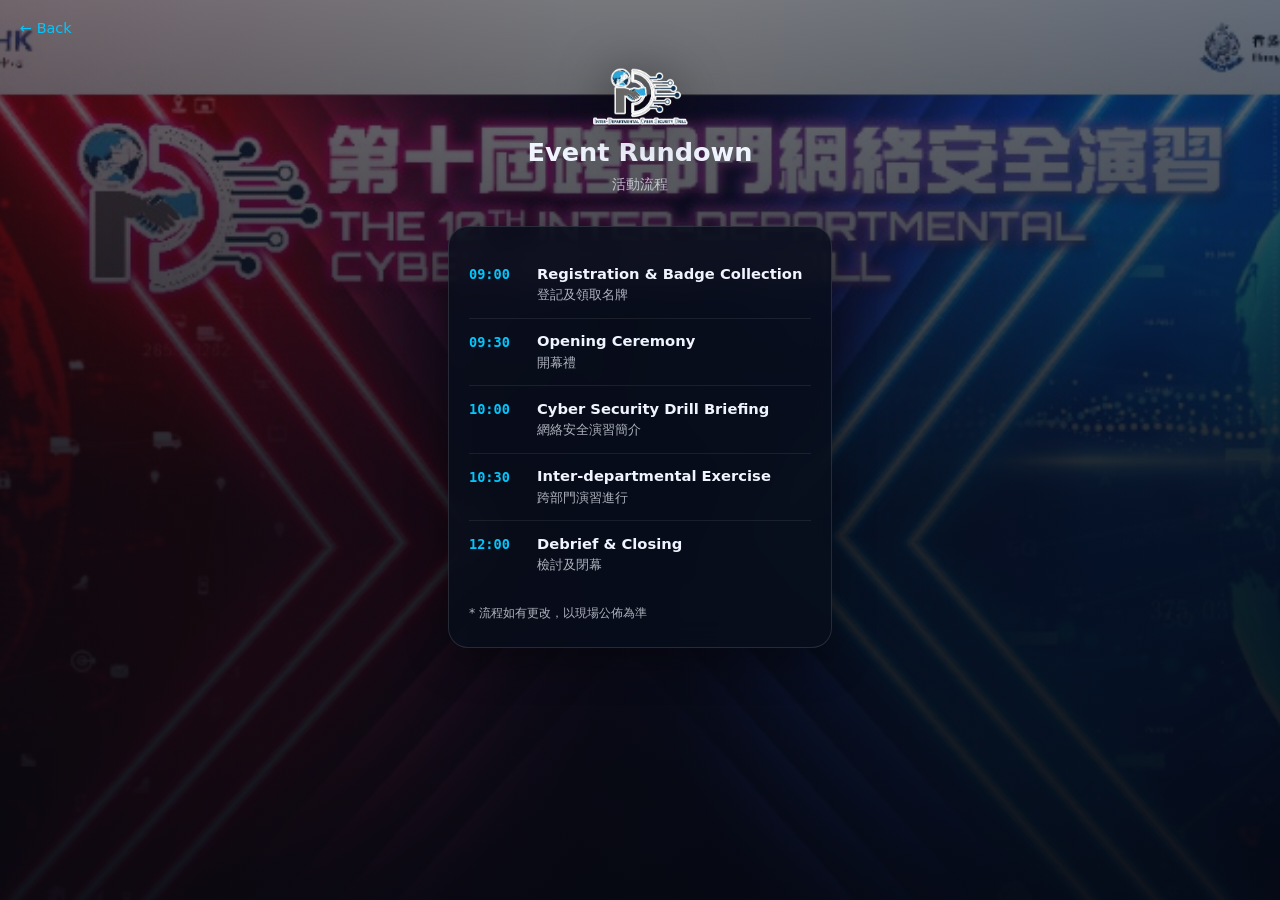
==== rundown.html @ 0a53e5ca "Add static event landing site with WiFi connect and rundown pages. Hosts the Inter-Departmental Cybe" ====
<!DOCTYPE html>
<html lang="zh-HK">
<head>
  <meta charset="UTF-8">
  <meta name="viewport" content="width=device-width, initial-scale=1.0, viewport-fit=cover">
  <meta name="theme-color" content="#0a0e1a">
  <title>Event Rundown — 跨部門網絡安全演習</title>
  <link rel="stylesheet" href="styles.css">
</head>
<body>
  <div class="bg-layer" aria-hidden="true"></div>
  <div class="overlay" aria-hidden="true"></div>

  <main class="page page-inner">
    <a href="index.html" class="back-link">← Back</a>

    <header class="hero hero-compact">
      <img src="assets/logo.png" alt="" class="logo logo-small">
      <h1 class="page-heading">Event Rundown</h1>
      <p class="page-sub">活動流程</p>
    </header>

    <section class="card rundown-card">
      <ol class="schedule">
        <li>
          <time>09:00</time>
          <div>
            <strong>Registration &amp; Badge Collection</strong>
            <span>登記及領取名牌</span>
          </div>
        </li>
        <li>
          <time>09:30</time>
          <div>
            <strong>Opening Ceremony</strong>
            <span>開幕禮</span>
          </div>
        </li>
        <li>
          <time>10:00</time>
          <div>
            <strong>Cyber Security Drill Briefing</strong>
            <span>網絡安全演習簡介</span>
          </div>
        </li>
        <li>
          <time>10:30</time>
          <div>
            <strong>Inter-departmental Exercise</strong>
            <span>跨部門演習進行</span>
          </div>
        </li>
        <li>
          <time>12:00</time>
          <div>
            <strong>Debrief &amp; Closing</strong>
            <span>檢討及閉幕</span>
          </div>
        </li>
      </ol>
      <p class="hint">* 流程如有更改，以現場公佈為準</p>
    </section>
  </main>
</body>
</html>
---- styles.css ----
*,
*::before,
*::after {
  box-sizing: border-box;
  margin: 0;
  padding: 0;
}

:root {
  --red: #c41e3a;
  --blue: #1e6fd9;
  --cyan: #00c8ff;
  --ink: #f0f4ff;
  --ink-muted: rgba(240, 244, 255, 0.72);
  --card: rgba(8, 14, 28, 0.82);
  --card-border: rgba(255, 255, 255, 0.12);
  --font: "Segoe UI", system-ui, -apple-system, sans-serif;
}

html {
  -webkit-text-size-adjust: 100%;
}

body {
  min-height: 100dvh;
  font-family: var(--font);
  color: var(--ink);
  background: #050810;
  overflow-x: hidden;
}

.bg-layer {
  position: fixed;
  inset: 0;
  background: url("assets/backdrop.png") center top / cover no-repeat;
  z-index: 0;
}

.overlay {
  position: fixed;
  inset: 0;
  background:
    linear-gradient(180deg, rgba(5, 8, 16, 0.55) 0%, rgba(5, 8, 16, 0.88) 55%, rgba(5, 8, 16, 0.95) 100%),
    linear-gradient(90deg, rgba(196, 30, 58, 0.18) 0%, transparent 45%, transparent 55%, rgba(30, 111, 217, 0.18) 100%);
  z-index: 1;
}

.page {
  position: relative;
  z-index: 2;
  min-height: 100dvh;
  display: flex;
  flex-direction: column;
  align-items: center;
  justify-content: center;
  padding: max(1.5rem, env(safe-area-inset-top)) 1.25rem max(2rem, env(safe-area-inset-bottom));
  gap: 2rem;
}

.page-inner {
  justify-content: flex-start;
  padding-top: max(1rem, env(safe-area-inset-top));
}

.hero {
  display: flex;
  flex-direction: column;
  align-items: center;
  text-align: center;
  gap: 0.75rem;
  width: 100%;
  max-width: 22rem;
}

.hero-compact {
  gap: 0.5rem;
  max-width: 24rem;
}

.logo {
  width: min(72vw, 16rem);
  height: auto;
  filter: drop-shadow(0 4px 24px rgba(0, 0, 0, 0.5));
}

.logo-small {
  width: min(40vw, 7rem);
}

.event-title-zh {
  font-size: clamp(1.05rem, 4.5vw, 1.25rem);
  font-weight: 700;
  letter-spacing: 0.04em;
  text-shadow: 0 2px 12px rgba(0, 0, 0, 0.6);
}

.event-title-en {
  font-size: clamp(0.72rem, 3vw, 0.85rem);
  color: var(--ink-muted);
  letter-spacing: 0.06em;
  text-transform: uppercase;
  line-height: 1.4;
}

.page-heading {
  font-size: clamp(1.35rem, 5vw, 1.6rem);
  font-weight: 700;
}

.page-sub {
  font-size: 0.9rem;
  color: var(--ink-muted);
}

.actions {
  display: flex;
  flex-direction: column;
  gap: 1rem;
  width: 100%;
  max-width: 22rem;
}

.btn {
  display: flex;
  align-items: center;
  gap: 1rem;
  padding: 1.1rem 1.25rem;
  border-radius: 1rem;
  text-decoration: none;
  color: var(--ink);
  border: 1px solid var(--card-border);
  backdrop-filter: blur(12px);
  -webkit-backdrop-filter: blur(12px);
  transition: transform 0.15s ease, box-shadow 0.15s ease;
  -webkit-tap-highlight-color: transparent;
}

.btn:active {
  transform: scale(0.98);
}

.btn-rundown {
  background: linear-gradient(135deg, rgba(196, 30, 58, 0.75), rgba(140, 20, 40, 0.85));
  box-shadow: 0 8px 32px rgba(196, 30, 58, 0.25);
}

.btn-wifi {
  background: linear-gradient(135deg, rgba(30, 111, 217, 0.75), rgba(0, 140, 200, 0.85));
  box-shadow: 0 8px 32px rgba(30, 111, 217, 0.25);
}

.btn-icon {
  font-size: 1.75rem;
  line-height: 1;
  flex-shrink: 0;
}

.btn-text {
  display: flex;
  flex-direction: column;
  gap: 0.15rem;
  text-align: left;
}

.btn-text strong {
  font-size: 1.05rem;
  letter-spacing: 0.02em;
}

.btn-text small {
  font-size: 0.8rem;
  opacity: 0.85;
}

.back-link {
  align-self: flex-start;
  color: var(--cyan);
  text-decoration: none;
  font-size: 0.9rem;
  padding: 0.25rem 0;
  margin-bottom: -0.5rem;
}

.back-link:hover {
  text-decoration: underline;
}

.card {
  width: 100%;
  max-width: 24rem;
  background: var(--card);
  border: 1px solid var(--card-border);
  border-radius: 1.25rem;
  padding: 1.5rem 1.25rem;
  backdrop-filter: blur(16px);
  -webkit-backdrop-filter: blur(16px);
  box-shadow: 0 12px 40px rgba(0, 0, 0, 0.35);
}

.wifi-card {
  display: flex;
  flex-direction: column;
  align-items: center;
  gap: 1.25rem;
}

.qr-wrap {
  background: #fff;
  border-radius: 0.75rem;
  padding: 0.75rem;
  line-height: 0;
}

.qr-wrap img {
  display: block;
  width: 220px;
  height: 220px;
}

.wifi-details {
  width: 100%;
  display: flex;
  flex-direction: column;
  gap: 0.85rem;
}

.wifi-row {
  display: grid;
  grid-template-columns: 5.5rem 1fr;
  gap: 0.5rem;
  align-items: start;
}

.wifi-row dt {
  font-size: 0.8rem;
  color: var(--ink-muted);
  text-transform: uppercase;
  letter-spacing: 0.06em;
  padding-top: 0.2rem;
}

.wifi-row dd {
  display: flex;
  flex-wrap: wrap;
  align-items: center;
  gap: 0.5rem;
}

.wifi-row code {
  font-family: "Cascadia Code", "Consolas", monospace;
  font-size: 0.9rem;
  word-break: break-all;
  background: rgba(255, 255, 255, 0.08);
  padding: 0.35rem 0.55rem;
  border-radius: 0.4rem;
}

.copy-btn {
  font: inherit;
  font-size: 0.75rem;
  font-weight: 600;
  padding: 0.35rem 0.65rem;
  border: 1px solid rgba(0, 200, 255, 0.4);
  border-radius: 0.4rem;
  background: rgba(0, 200, 255, 0.12);
  color: var(--cyan);
  cursor: pointer;
  flex-shrink: 0;
}

.copy-btn:active {
  background: rgba(0, 200, 255, 0.22);
}

.hint {
  font-size: 0.78rem;
  color: var(--ink-muted);
  text-align: center;
  line-height: 1.5;
}

.schedule {
  list-style: none;
  display: flex;
  flex-direction: column;
  gap: 0;
}

.schedule li {
  display: grid;
  grid-template-columns: 3.5rem 1fr;
  gap: 0.75rem;
  padding: 0.85rem 0;
  border-bottom: 1px solid rgba(255, 255, 255, 0.08);
}

.schedule li:last-child {
  border-bottom: none;
}

.schedule time {
  font-family: "Cascadia Code", "Consolas", monospace;
  font-size: 0.85rem;
  font-weight: 700;
  color: var(--cyan);
  padding-top: 0.1rem;
}

.schedule strong {
  display: block;
  font-size: 0.92rem;
  margin-bottom: 0.15rem;
}

.schedule span {
  font-size: 0.8rem;
  color: var(--ink-muted);
}

.rundown-card .hint {
  margin-top: 1rem;
  text-align: left;
}

@media (min-width: 480px) {
  .actions {
    max-width: 26rem;
  }

  .btn {
    padding: 1.25rem 1.5rem;
  }
}
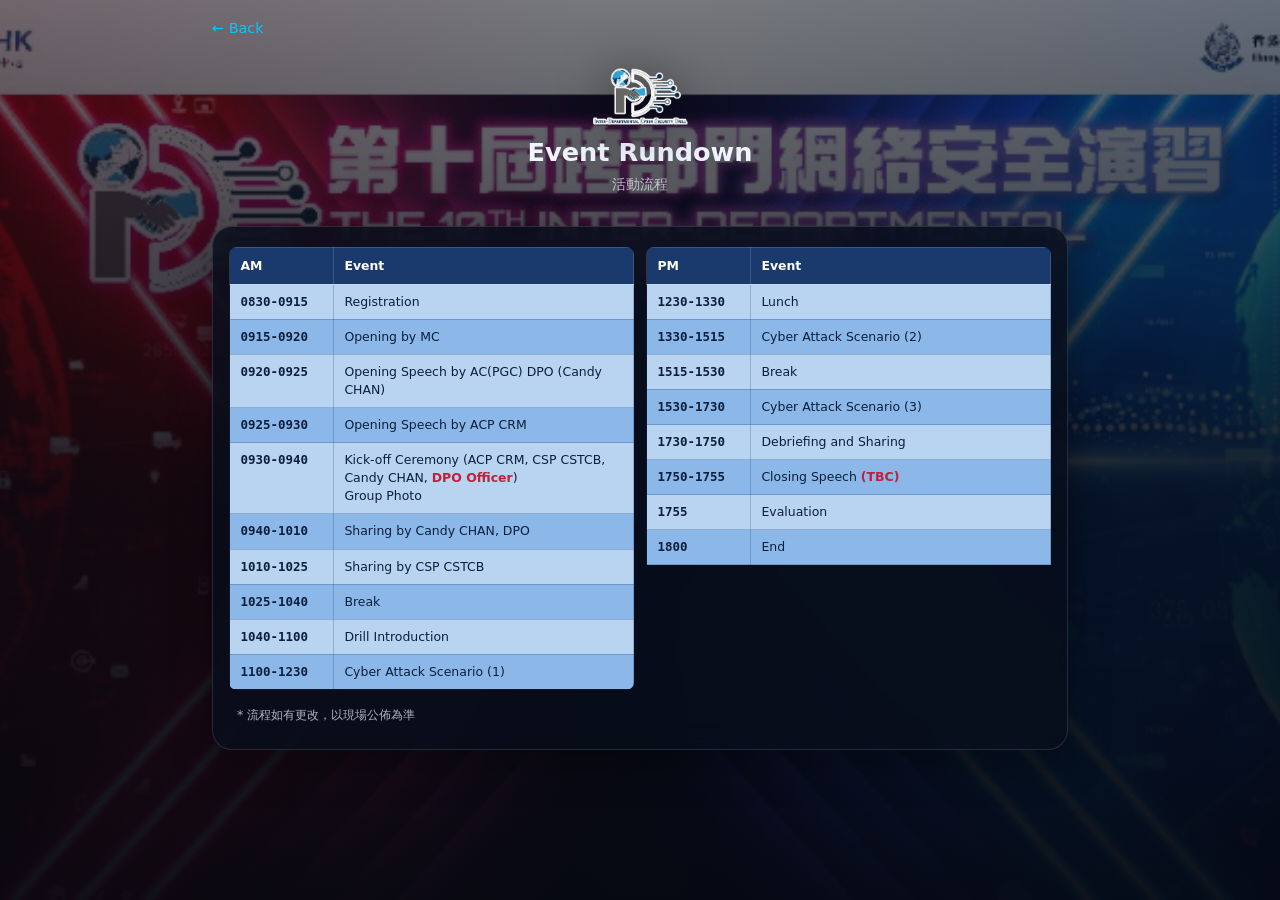
==== commit 56bc75ce: "Update event rundown to official AM/PM schedule. Match the published timetable with red highlights f" ====
--- a/rundown.html
+++ b/rundown.html
@@ -11,7 +11,7 @@
   <div class="bg-layer" aria-hidden="true"></div>
   <div class="overlay" aria-hidden="true"></div>
 
-  <main class="page page-inner">
+  <main class="page page-inner page-rundown">
     <a href="index.html" class="back-link">← Back</a>
 
     <header class="hero hero-compact">
@@ -20,44 +20,106 @@
       <p class="page-sub">活動流程</p>
     </header>
 
-    <section class="card rundown-card">
-      <ol class="schedule">
-        <li>
-          <time>09:00</time>
-          <div>
-            <strong>Registration &amp; Badge Collection</strong>
-            <span>登記及領取名牌</span>
-          </div>
-        </li>
-        <li>
-          <time>09:30</time>
-          <div>
-            <strong>Opening Ceremony</strong>
-            <span>開幕禮</span>
-          </div>
-        </li>
-        <li>
-          <time>10:00</time>
-          <div>
-            <strong>Cyber Security Drill Briefing</strong>
-            <span>網絡安全演習簡介</span>
-          </div>
-        </li>
-        <li>
-          <time>10:30</time>
-          <div>
-            <strong>Inter-departmental Exercise</strong>
-            <span>跨部門演習進行</span>
-          </div>
-        </li>
-        <li>
-          <time>12:00</time>
-          <div>
-            <strong>Debrief &amp; Closing</strong>
-            <span>檢討及閉幕</span>
-          </div>
-        </li>
-      </ol>
+    <section class="card rundown-card rundown-wide">
+      <div class="rundown-grid">
+        <div class="rundown-table-wrap">
+          <table class="rundown-table">
+            <thead>
+              <tr>
+                <th scope="col">AM</th>
+                <th scope="col">Event</th>
+              </tr>
+            </thead>
+            <tbody>
+              <tr>
+                <td>0830-0915</td>
+                <td>Registration</td>
+              </tr>
+              <tr>
+                <td>0915-0920</td>
+                <td>Opening by MC</td>
+              </tr>
+              <tr>
+                <td>0920-0925</td>
+                <td>Opening Speech by AC(PGC) DPO (Candy CHAN)</td>
+              </tr>
+              <tr>
+                <td>0925-0930</td>
+                <td>Opening Speech by ACP CRM</td>
+              </tr>
+              <tr>
+                <td>0930-0940</td>
+                <td>Kick-off Ceremony (ACP CRM, CSP CSTCB, Candy CHAN, <span class="text-red">DPO Officer</span>)<br>Group Photo</td>
+              </tr>
+              <tr>
+                <td>0940-1010</td>
+                <td>Sharing by Candy CHAN, DPO</td>
+              </tr>
+              <tr>
+                <td>1010-1025</td>
+                <td>Sharing by CSP CSTCB</td>
+              </tr>
+              <tr>
+                <td>1025-1040</td>
+                <td>Break</td>
+              </tr>
+              <tr>
+                <td>1040-1100</td>
+                <td>Drill Introduction</td>
+              </tr>
+              <tr>
+                <td>1100-1230</td>
+                <td>Cyber Attack Scenario (1)</td>
+              </tr>
+            </tbody>
+          </table>
+        </div>
+
+        <div class="rundown-table-wrap">
+          <table class="rundown-table">
+            <thead>
+              <tr>
+                <th scope="col">PM</th>
+                <th scope="col">Event</th>
+              </tr>
+            </thead>
+            <tbody>
+              <tr>
+                <td>1230-1330</td>
+                <td>Lunch</td>
+              </tr>
+              <tr>
+                <td>1330-1515</td>
+                <td>Cyber Attack Scenario (2)</td>
+              </tr>
+              <tr>
+                <td>1515-1530</td>
+                <td>Break</td>
+              </tr>
+              <tr>
+                <td>1530-1730</td>
+                <td>Cyber Attack Scenario (3)</td>
+              </tr>
+              <tr>
+                <td>1730-1750</td>
+                <td>Debriefing and Sharing</td>
+              </tr>
+              <tr>
+                <td>1750-1755</td>
+                <td>Closing Speech <span class="text-red">(TBC)</span></td>
+              </tr>
+              <tr>
+                <td>1755</td>
+                <td>Evaluation</td>
+              </tr>
+              <tr>
+                <td>1800</td>
+                <td>End</td>
+              </tr>
+            </tbody>
+          </table>
+        </div>
+      </div>
       <p class="hint">* 流程如有更改，以現場公佈為準</p>
     </section>
   </main>
--- a/styles.css
+++ b/styles.css
@@ -279,47 +279,95 @@
   line-height: 1.5;
 }
 
-.schedule {
-  list-style: none;
-  display: flex;
-  flex-direction: column;
-  gap: 0;
-}
-
-.schedule li {
+.page-rundown {
+  max-width: 56rem;
+  margin: 0 auto;
+  width: 100%;
+}
+
+.rundown-wide {
+  max-width: 56rem;
+  padding: 1rem 0.75rem 1.25rem;
+}
+
+.rundown-grid {
   display: grid;
-  grid-template-columns: 3.5rem 1fr;
-  gap: 0.75rem;
-  padding: 0.85rem 0;
-  border-bottom: 1px solid rgba(255, 255, 255, 0.08);
-}
-
-.schedule li:last-child {
-  border-bottom: none;
-}
-
-.schedule time {
+  grid-template-columns: 1fr;
+  gap: 1rem;
+  width: 100%;
+}
+
+.rundown-table-wrap {
+  overflow-x: auto;
+  border-radius: 0.5rem;
+}
+
+.rundown-table {
+  width: 100%;
+  border-collapse: collapse;
+  font-size: 0.82rem;
+  line-height: 1.45;
+}
+
+.rundown-table thead th {
+  background: #1a3a6e;
+  color: #fff;
+  font-weight: 700;
+  text-align: left;
+  padding: 0.55rem 0.65rem;
+  border: 1px solid rgba(255, 255, 255, 0.15);
+}
+
+.rundown-table thead th:first-child {
+  width: 6.5rem;
+  white-space: nowrap;
+}
+
+.rundown-table tbody td {
+  padding: 0.5rem 0.65rem;
+  border: 1px solid rgba(26, 58, 110, 0.25);
+  color: #0d1f3c;
+  vertical-align: top;
+}
+
+.rundown-table tbody tr:nth-child(odd) td {
+  background: #b8d4f0;
+}
+
+.rundown-table tbody tr:nth-child(even) td {
+  background: #8bb8e8;
+}
+
+.rundown-table tbody td:first-child {
   font-family: "Cascadia Code", "Consolas", monospace;
-  font-size: 0.85rem;
+  font-weight: 600;
+  white-space: nowrap;
+}
+
+.text-red {
+  color: #c41e3a;
   font-weight: 700;
-  color: var(--cyan);
-  padding-top: 0.1rem;
-}
-
-.schedule strong {
-  display: block;
-  font-size: 0.92rem;
-  margin-bottom: 0.15rem;
-}
-
-.schedule span {
-  font-size: 0.8rem;
-  color: var(--ink-muted);
 }
 
 .rundown-card .hint {
   margin-top: 1rem;
   text-align: left;
+  padding: 0 0.5rem;
+}
+
+@media (min-width: 640px) {
+  .rundown-grid {
+    grid-template-columns: 1fr 1fr;
+    gap: 0.75rem;
+  }
+
+  .rundown-wide {
+    padding: 1.25rem 1rem 1.5rem;
+  }
+
+  .rundown-table {
+    font-size: 0.78rem;
+  }
 }
 
 @media (min-width: 480px) {
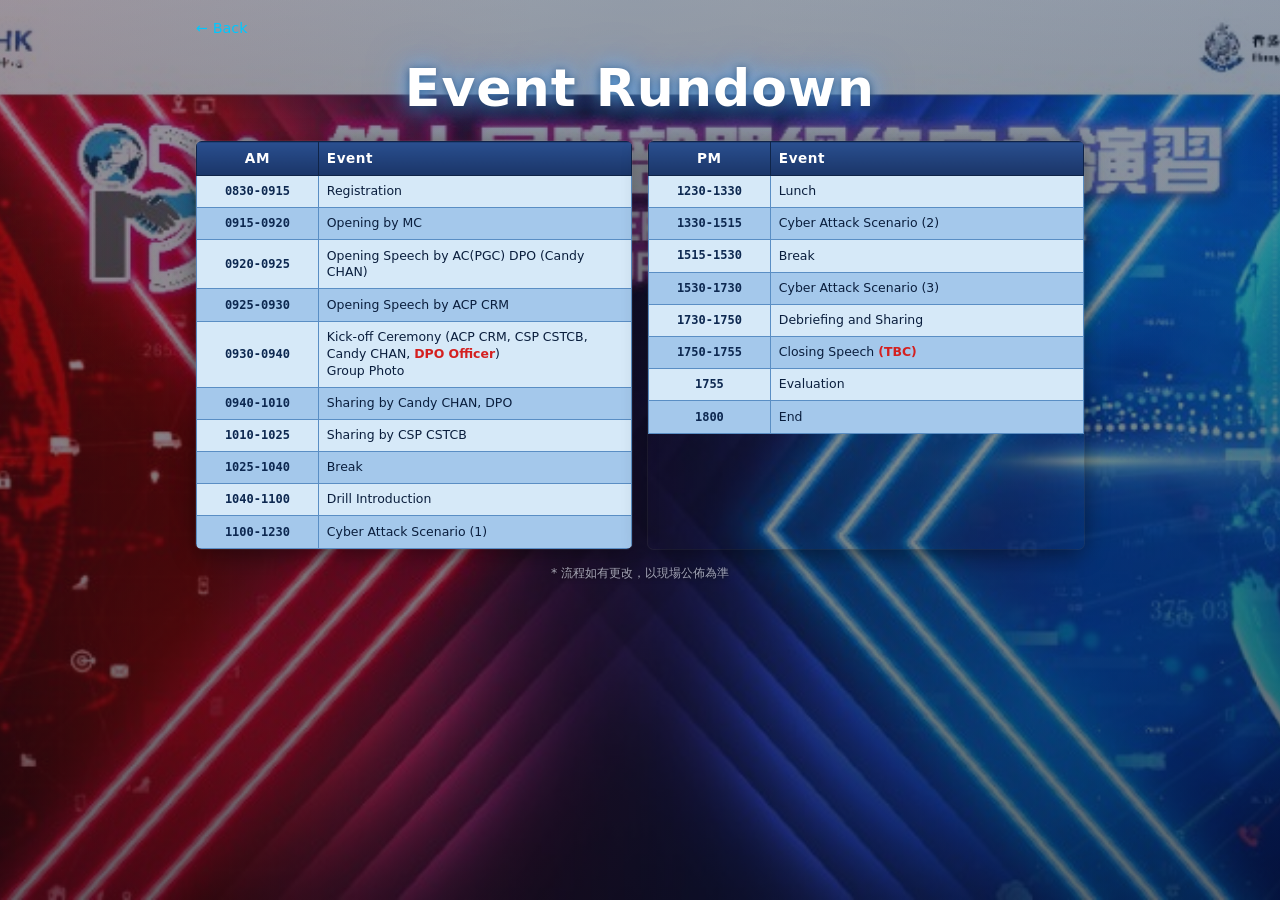
==== commit 5cfdf4b9: "Restyle rundown page to match official poster design. Side-by-side AM/PM tables with blue headers, g" ====
--- a/rundown.html
+++ b/rundown.html
@@ -7,20 +7,18 @@
   <title>Event Rundown — 跨部門網絡安全演習</title>
   <link rel="stylesheet" href="styles.css">
 </head>
-<body>
+<body class="rundown-page">
   <div class="bg-layer" aria-hidden="true"></div>
-  <div class="overlay" aria-hidden="true"></div>
+  <div class="overlay overlay-rundown" aria-hidden="true"></div>
 
   <main class="page page-inner page-rundown">
     <a href="index.html" class="back-link">← Back</a>
 
-    <header class="hero hero-compact">
-      <img src="assets/logo.png" alt="" class="logo logo-small">
-      <h1 class="page-heading">Event Rundown</h1>
-      <p class="page-sub">活動流程</p>
+    <header class="rundown-hero">
+      <h1 class="rundown-hero-title">Event Rundown</h1>
     </header>
 
-    <section class="card rundown-card rundown-wide">
+    <div class="rundown-poster">
       <div class="rundown-grid">
         <div class="rundown-table-wrap">
           <table class="rundown-table">
@@ -120,8 +118,8 @@
           </table>
         </div>
       </div>
-      <p class="hint">* 流程如有更改，以現場公佈為準</p>
-    </section>
+      <p class="rundown-footnote">* 流程如有更改，以現場公佈為準</p>
+    </div>
   </main>
 </body>
 </html>
--- a/styles.css
+++ b/styles.css
@@ -280,93 +280,166 @@
 }
 
 .page-rundown {
-  max-width: 56rem;
+  max-width: 58rem;
   margin: 0 auto;
   width: 100%;
-}
-
-.rundown-wide {
-  max-width: 56rem;
-  padding: 1rem 0.75rem 1.25rem;
+  gap: 1.25rem;
+  padding-bottom: 2.5rem;
+}
+
+.overlay-rundown {
+  background:
+    linear-gradient(180deg, rgba(5, 8, 16, 0.35) 0%, rgba(5, 8, 16, 0.6) 100%),
+    radial-gradient(ellipse 80% 50% at 50% 0%, rgba(30, 111, 217, 0.15), transparent),
+    linear-gradient(90deg, rgba(196, 30, 58, 0.12) 0%, transparent 42%, transparent 58%, rgba(30, 111, 217, 0.12) 100%);
+}
+
+.rundown-hero {
+  width: 100%;
+  text-align: center;
+  padding: 0.5rem 0 0.25rem;
+}
+
+.rundown-hero-title {
+  font-size: clamp(2rem, 9vw, 3.25rem);
+  font-weight: 800;
+  letter-spacing: 0.02em;
+  color: #fff;
+  text-shadow:
+    0 0 20px rgba(100, 180, 255, 0.9),
+    0 0 40px rgba(60, 140, 255, 0.5),
+    0 2px 8px rgba(0, 0, 0, 0.8);
+  line-height: 1.1;
+}
+
+.rundown-poster {
+  width: 100%;
+  max-width: 58rem;
 }
 
 .rundown-grid {
   display: grid;
-  grid-template-columns: 1fr;
-  gap: 1rem;
+  grid-template-columns: 1fr 1fr;
+  gap: clamp(0.5rem, 2vw, 1rem);
   width: 100%;
 }
 
 .rundown-table-wrap {
-  overflow-x: auto;
-  border-radius: 0.5rem;
+  border-radius: 0.35rem;
+  overflow: hidden;
+  box-shadow:
+    0 4px 24px rgba(0, 0, 0, 0.45),
+    0 0 0 1px rgba(255, 255, 255, 0.08);
 }
 
 .rundown-table {
   width: 100%;
   border-collapse: collapse;
-  font-size: 0.82rem;
-  line-height: 1.45;
+  font-size: clamp(0.62rem, 2.4vw, 0.8rem);
+  line-height: 1.35;
+  table-layout: fixed;
 }
 
 .rundown-table thead th {
-  background: #1a3a6e;
+  background: linear-gradient(180deg, #2a4f8f 0%, #1a3568 100%);
   color: #fff;
   font-weight: 700;
+  text-align: center;
+  padding: 0.45rem 0.35rem;
+  border: 1px solid #0f2448;
+  font-size: clamp(0.7rem, 2.6vw, 0.85rem);
+  letter-spacing: 0.04em;
+}
+
+.rundown-table thead th:last-child {
   text-align: left;
-  padding: 0.55rem 0.65rem;
-  border: 1px solid rgba(255, 255, 255, 0.15);
+  padding-left: 0.5rem;
 }
 
 .rundown-table thead th:first-child {
-  width: 6.5rem;
-  white-space: nowrap;
+  width: 28%;
 }
 
 .rundown-table tbody td {
-  padding: 0.5rem 0.65rem;
-  border: 1px solid rgba(26, 58, 110, 0.25);
-  color: #0d1f3c;
+  padding: 0.38rem 0.35rem;
+  border: 1px solid #5a8ec4;
+  color: #0a1e3d;
   vertical-align: top;
+  font-weight: 500;
 }
 
 .rundown-table tbody tr:nth-child(odd) td {
-  background: #b8d4f0;
+  background: #d6e9f8;
 }
 
 .rundown-table tbody tr:nth-child(even) td {
-  background: #8bb8e8;
+  background: #a4c8eb;
 }
 
 .rundown-table tbody td:first-child {
   font-family: "Cascadia Code", "Consolas", monospace;
-  font-weight: 600;
-  white-space: nowrap;
+  font-weight: 700;
+  font-size: clamp(0.58rem, 2.2vw, 0.75rem);
+  text-align: center;
+  vertical-align: middle;
+  color: #0d2850;
+  line-height: 1.25;
+}
+
+.rundown-table tbody td:last-child {
+  padding-left: 0.5rem;
+  padding-right: 0.4rem;
 }
 
 .text-red {
-  color: #c41e3a;
+  color: #d42020;
   font-weight: 700;
 }
 
-.rundown-card .hint {
+.rundown-footnote {
   margin-top: 1rem;
-  text-align: left;
-  padding: 0 0.5rem;
-}
-
-@media (min-width: 640px) {
+  font-size: 0.78rem;
+  color: rgba(240, 244, 255, 0.65);
+  text-align: center;
+  text-shadow: 0 1px 4px rgba(0, 0, 0, 0.6);
+}
+
+@media (max-width: 520px) {
   .rundown-grid {
     grid-template-columns: 1fr 1fr;
-    gap: 0.75rem;
-  }
-
-  .rundown-wide {
-    padding: 1.25rem 1rem 1.5rem;
+    gap: 0.35rem;
+  }
+
+  .page-rundown {
+    padding-left: 0.5rem;
+    padding-right: 0.5rem;
+  }
+
+  .rundown-table tbody td {
+    padding: 0.3rem 0.2rem;
+  }
+
+  .rundown-table tbody td:last-child {
+    padding-left: 0.3rem;
+    word-break: break-word;
+  }
+}
+
+@media (min-width: 768px) {
+  .rundown-grid {
+    gap: 1rem;
   }
 
   .rundown-table {
     font-size: 0.78rem;
+  }
+
+  .rundown-table tbody td {
+    padding: 0.45rem 0.5rem;
+  }
+
+  .rundown-table tbody td:first-child {
+    font-size: 0.75rem;
   }
 }
 
